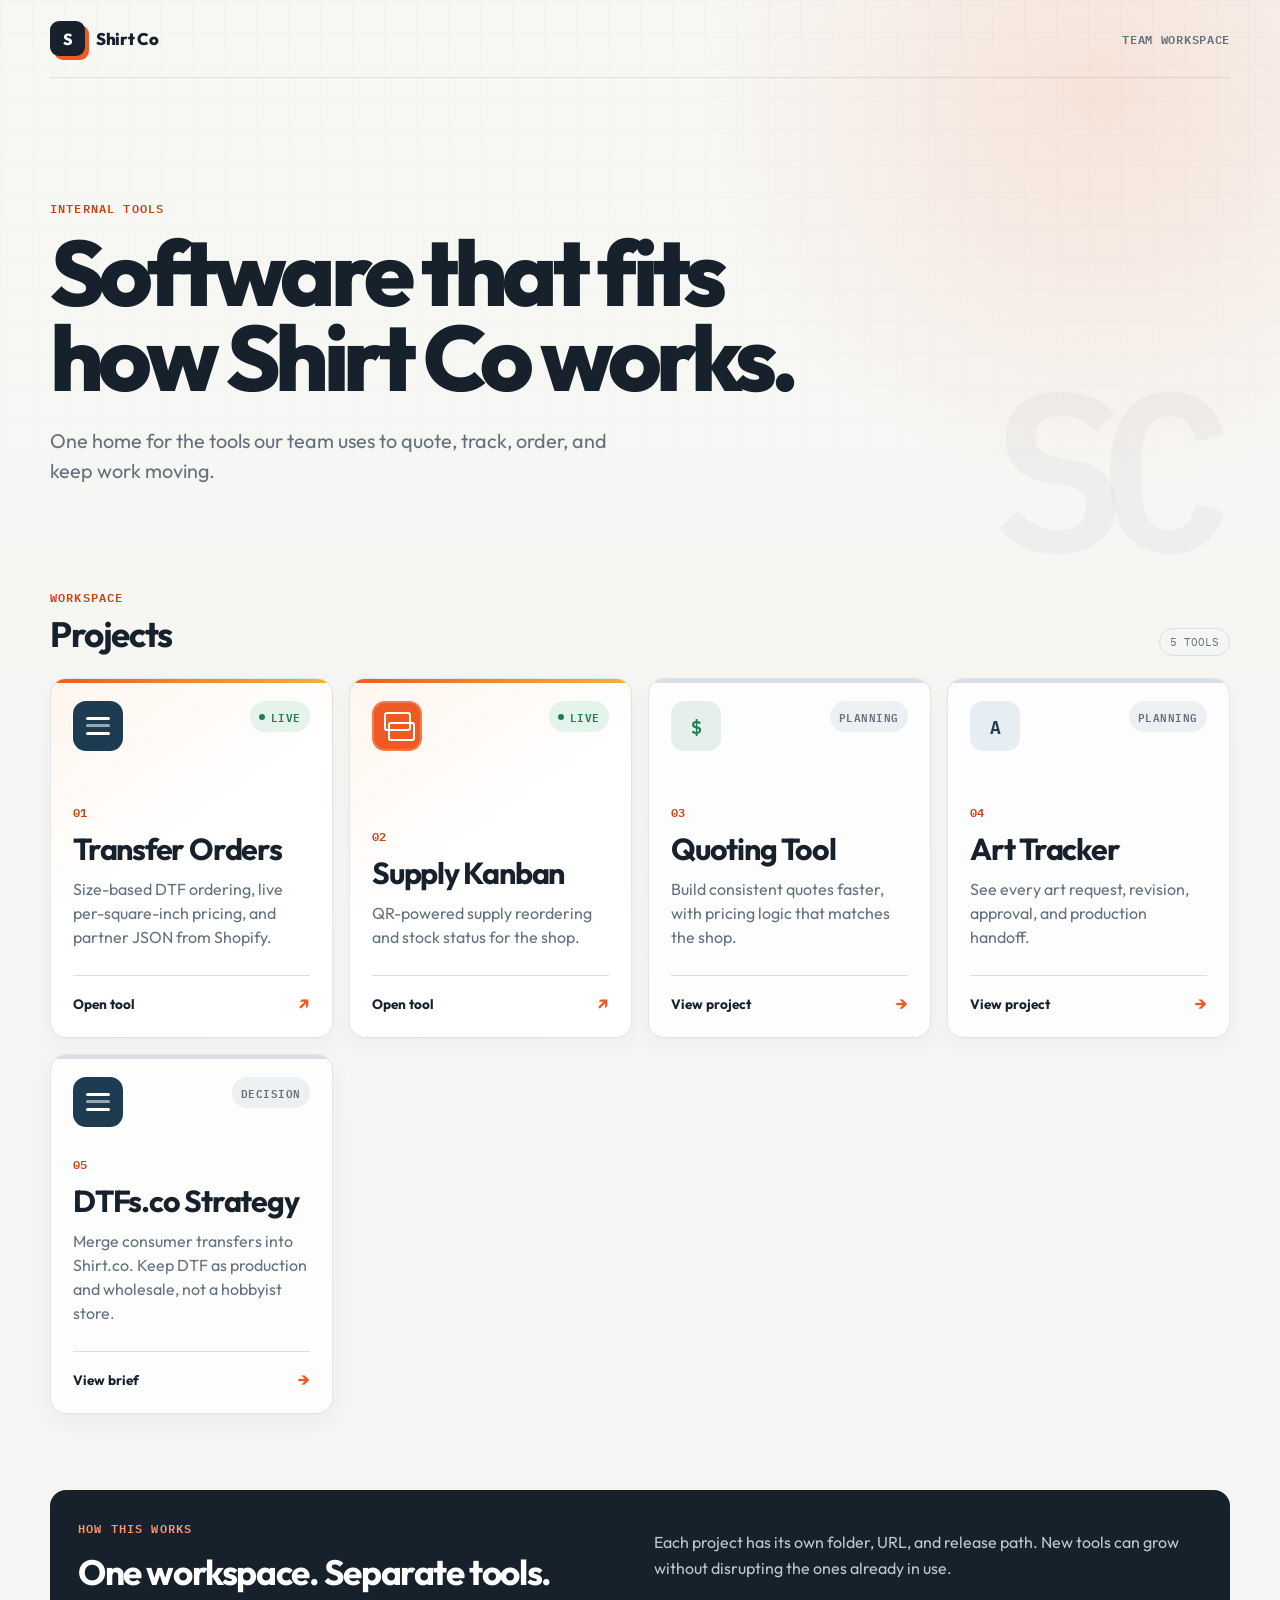
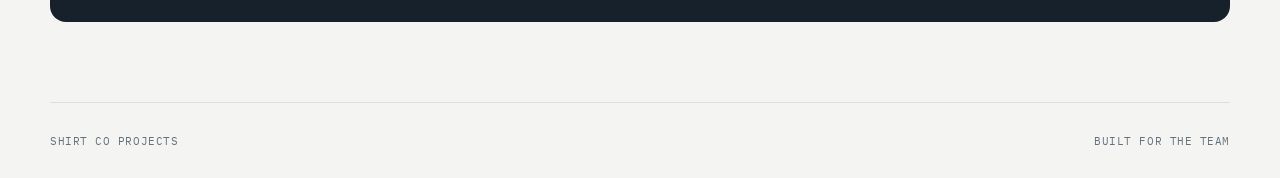
==== index.html @ d8e858c2 "Add DTFs.co strategy brief: merge consumer transfers into Shirt.co Documents competitor research and" ====
<!doctype html>
<html lang="en">
  <head>
    <meta charset="utf-8">
    <meta name="viewport" content="width=device-width, initial-scale=1">
    <meta name="description" content="Shirt Co's home for internal tools and operations software.">
    <title>Shirt Co Projects</title>
    <link rel="preconnect" href="https://fonts.googleapis.com">
    <link rel="preconnect" href="https://fonts.gstatic.com" crossorigin>
    <link href="https://fonts.googleapis.com/css2?family=IBM+Plex+Mono:wght@500;600&family=Outfit:wght@400;500;600;700;800&display=swap" rel="stylesheet">
    <link rel="stylesheet" href="hub.css">
  </head>
  <body>
    <header class="site-header">
      <a class="brand" href="./" aria-label="Shirt Co projects home">
        <span class="brand-mark">S</span>
        <span>Shirt Co</span>
      </a>
      <span class="workspace-label">Team workspace</span>
    </header>

    <main>
      <section class="hero">
        <p class="eyebrow">Internal tools</p>
        <h1>Software that fits<br>how Shirt Co works.</h1>
        <p class="hero-copy">One home for the tools our team uses to quote, track, order, and keep work moving.</p>
      </section>

      <section class="projects" aria-labelledby="projects-title">
        <div class="section-heading">
          <div>
            <p class="eyebrow">Workspace</p>
            <h2 id="projects-title">Projects</h2>
          </div>
          <span class="project-count">5 tools</span>
        </div>

        <div class="project-grid">
          <a class="project-card live" href="transfers/">
            <div class="card-top">
              <span class="project-icon transfer-icon" aria-hidden="true"></span>
              <span class="status live-status"><i></i> Live</span>
            </div>
            <div class="card-body">
              <p class="project-number">01</p>
              <h3>Transfer Orders</h3>
              <p>Size-based DTF ordering, live per-square-inch pricing, and partner JSON from Shopify.</p>
            </div>
            <span class="open-project">Open tool <b aria-hidden="true">↗</b></span>
          </a>

          <a class="project-card live" href="supplies/">
            <div class="card-top">
              <span class="project-icon supply-icon" aria-hidden="true"></span>
              <span class="status live-status"><i></i> Live</span>
            </div>
            <div class="card-body">
              <p class="project-number">02</p>
              <h3>Supply Kanban</h3>
              <p>QR-powered supply reordering and stock status for the shop.</p>
            </div>
            <span class="open-project">Open tool <b aria-hidden="true">↗</b></span>
          </a>

          <a class="project-card planned" href="quotes/">
            <div class="card-top">
              <span class="project-icon quote-icon" aria-hidden="true">$</span>
              <span class="status planned-status">Planning</span>
            </div>
            <div class="card-body">
              <p class="project-number">03</p>
              <h3>Quoting Tool</h3>
              <p>Build consistent quotes faster, with pricing logic that matches the shop.</p>
            </div>
            <span class="open-project">View project <b aria-hidden="true">→</b></span>
          </a>

          <a class="project-card planned" href="art/">
            <div class="card-top">
              <span class="project-icon art-icon" aria-hidden="true">A</span>
              <span class="status planned-status">Planning</span>
            </div>
            <div class="card-body">
              <p class="project-number">04</p>
              <h3>Art Tracker</h3>
              <p>See every art request, revision, approval, and production handoff.</p>
            </div>
            <span class="open-project">View project <b aria-hidden="true">→</b></span>
          </a>

          <a class="project-card planned" href="dtfs-strategy/">
            <div class="card-top">
              <span class="project-icon transfer-icon" aria-hidden="true"></span>
              <span class="status planned-status">Decision</span>
            </div>
            <div class="card-body">
              <p class="project-number">05</p>
              <h3>DTFs.co Strategy</h3>
              <p>Merge consumer transfers into Shirt.co. Keep DTF as production and wholesale, not a hobbyist store.</p>
            </div>
            <span class="open-project">View brief <b aria-hidden="true">→</b></span>
          </a>
        </div>
      </section>

      <section class="workspace-note">
        <div>
          <p class="eyebrow">How this works</p>
          <h2>One workspace. Separate tools.</h2>
        </div>
        <p>Each project has its own folder, URL, and release path. New tools can grow without disrupting the ones already in use.</p>
      </section>
    </main>

    <footer>
      <span>Shirt Co Projects</span>
      <span>Built for the team</span>
    </footer>
    <script>
      function forwardLegacyReorderLink() {
        if (location.hash.startsWith("#/reorder/")) {
          const destination = new URL("supplies/", location.href);
          destination.hash = location.hash;
          location.replace(destination);
        }
      }

      forwardLegacyReorderLink();
      window.addEventListener("hashchange", forwardLegacyReorderLink);
    </script>
  </body>
</html>
---- hub.css ----
:root {
  color-scheme: light;
  --ink: #17212b;
  --muted: #64717d;
  --line: #d8dee3;
  --paper: #f4f5f2;
  --surface: #ffffff;
  --orange: #ef5a24;
  --orange-dark: #c84216;
  --green: #247a52;
  --navy: #1d3c52;
  --yellow: #f1b532;
  --shadow: 0 20px 54px rgba(23, 33, 43, 0.12);
  --font: "Outfit", ui-sans-serif, system-ui, sans-serif;
  --mono: "IBM Plex Mono", ui-monospace, monospace;
}

* {
  box-sizing: border-box;
}

html {
  scroll-behavior: smooth;
}

body {
  margin: 0;
  min-height: 100vh;
  color: var(--ink);
  background:
    radial-gradient(circle at 86% 5%, rgba(239, 90, 36, 0.13), transparent 25rem),
    linear-gradient(180deg, #f7f7f4 0%, var(--paper) 100%);
  font-family: var(--font);
}

body::before {
  content: "";
  position: fixed;
  inset: 0;
  z-index: -1;
  pointer-events: none;
  opacity: 0.5;
  background-image:
    linear-gradient(rgba(23, 33, 43, 0.03) 1px, transparent 1px),
    linear-gradient(90deg, rgba(23, 33, 43, 0.03) 1px, transparent 1px);
  background-size: 32px 32px;
  mask-image: linear-gradient(to bottom, #000, transparent 80%);
}

a {
  color: inherit;
  text-decoration: none;
}

.site-header {
  width: min(1180px, calc(100% - 40px));
  margin: 0 auto;
  min-height: 78px;
  display: flex;
  align-items: center;
  justify-content: space-between;
  border-bottom: 1px solid rgba(23, 33, 43, 0.1);
}

.brand {
  display: inline-flex;
  align-items: center;
  gap: 11px;
  font-size: 1.05rem;
  font-weight: 800;
  letter-spacing: -0.02em;
}

.brand-mark {
  width: 35px;
  height: 35px;
  display: grid;
  place-items: center;
  border-radius: 9px;
  background: var(--ink);
  color: #fff;
  font-size: 1rem;
  box-shadow: 4px 4px 0 var(--orange);
}

.workspace-label {
  color: var(--muted);
  font-family: var(--mono);
  font-size: 0.72rem;
  font-weight: 600;
  letter-spacing: 0.06em;
  text-transform: uppercase;
}

main {
  width: min(1180px, calc(100% - 40px));
  margin: 0 auto;
}

.hero {
  padding: clamp(64px, 10vw, 120px) 0 clamp(66px, 8vw, 100px);
  position: relative;
}

.hero::after {
  content: "SC";
  position: absolute;
  right: 2%;
  bottom: 8%;
  color: rgba(23, 33, 43, 0.035);
  font-family: var(--mono);
  font-size: clamp(7rem, 18vw, 14rem);
  font-weight: 600;
  line-height: 0.75;
  letter-spacing: -0.12em;
  pointer-events: none;
}

.eyebrow {
  margin: 0 0 12px;
  color: var(--orange-dark);
  font-family: var(--mono);
  font-size: 0.72rem;
  font-weight: 600;
  letter-spacing: 0.1em;
  text-transform: uppercase;
}

.hero h1 {
  position: relative;
  z-index: 1;
  max-width: 880px;
  margin: 0;
  font-size: clamp(3rem, 7.2vw, 6.1rem);
  font-weight: 800;
  letter-spacing: -0.06em;
  line-height: 0.92;
}

.hero-copy {
  position: relative;
  z-index: 1;
  max-width: 600px;
  margin: 26px 0 0;
  color: var(--muted);
  font-size: clamp(1rem, 2vw, 1.24rem);
  line-height: 1.55;
}

.projects {
  padding: 0 0 76px;
}

.section-heading {
  display: flex;
  align-items: flex-end;
  justify-content: space-between;
  gap: 20px;
  margin-bottom: 22px;
}

.section-heading .eyebrow {
  margin-bottom: 5px;
}

.section-heading h2,
.workspace-note h2 {
  margin: 0;
  font-size: clamp(1.65rem, 3vw, 2.2rem);
  letter-spacing: -0.04em;
}

.project-count {
  padding: 6px 10px;
  border: 1px solid var(--line);
  border-radius: 999px;
  color: var(--muted);
  font-family: var(--mono);
  font-size: 0.7rem;
  text-transform: uppercase;
}

.project-grid {
  display: grid;
  grid-template-columns: repeat(auto-fit, minmax(250px, 1fr));
  gap: 16px;
}

.project-card {
  min-height: 360px;
  padding: 22px;
  display: flex;
  flex-direction: column;
  border: 1px solid rgba(23, 33, 43, 0.11);
  border-radius: 16px;
  background: rgba(255, 255, 255, 0.78);
  box-shadow: 0 6px 22px rgba(23, 33, 43, 0.04);
  overflow: hidden;
  position: relative;
  transition: transform 180ms ease, box-shadow 180ms ease, border-color 180ms ease;
}

.project-card::before {
  content: "";
  position: absolute;
  inset: 0 0 auto;
  height: 4px;
  background: var(--line);
}

.project-card.live::before {
  background: linear-gradient(90deg, var(--orange), var(--yellow));
}

.project-card:hover {
  transform: translateY(-5px);
  border-color: rgba(23, 33, 43, 0.22);
  box-shadow: var(--shadow);
}

.project-card.live {
  background:
    linear-gradient(145deg, rgba(255, 244, 235, 0.9), transparent 46%),
    var(--surface);
}

.card-top {
  display: flex;
  align-items: flex-start;
  justify-content: space-between;
  gap: 16px;
}

.project-icon {
  width: 50px;
  height: 50px;
  display: grid;
  place-items: center;
  border-radius: 13px;
  background: #edf0f2;
  color: var(--navy);
  font-family: var(--mono);
  font-size: 1.1rem;
  font-weight: 600;
}

.supply-icon {
  background: var(--orange);
  box-shadow: inset 0 0 0 2px rgba(255, 255, 255, 0.2);
  position: relative;
}

.supply-icon::before,
.supply-icon::after {
  content: "";
  position: absolute;
  border: 2px solid #fff;
  border-radius: 3px;
}

.supply-icon::before {
  width: 23px;
  height: 15px;
  top: 11px;
}

.supply-icon::after {
  width: 23px;
  height: 15px;
  bottom: 10px;
  left: 16px;
}

.transfer-icon {
  background: var(--navy);
  position: relative;
}

.transfer-icon::before,
.transfer-icon::after {
  content: "";
  position: absolute;
  left: 13px;
  right: 13px;
  height: 3px;
  border-radius: 2px;
  background: #fff;
}

.transfer-icon::before { top: 16px; }
.transfer-icon::after { bottom: 16px; box-shadow: 0 -8px 0 rgba(255, 255, 255, 0.55); }

.quote-icon {
  background: #e6f0eb;
  color: var(--green);
}

.art-icon {
  background: #e7eef3;
  color: var(--navy);
}

.status {
  padding: 6px 9px;
  border-radius: 999px;
  font-family: var(--mono);
  font-size: 0.66rem;
  font-weight: 600;
  letter-spacing: 0.05em;
  text-transform: uppercase;
}

.live-status {
  display: inline-flex;
  align-items: center;
  gap: 6px;
  background: #e4f3eb;
  color: var(--green);
}

.live-status i {
  width: 6px;
  height: 6px;
  border-radius: 50%;
  background: currentColor;
}

.planned-status {
  background: #edf0f2;
  color: var(--muted);
}

.card-body {
  margin-top: auto;
}

.project-number {
  margin: 0 0 8px;
  color: var(--orange-dark);
  font-family: var(--mono);
  font-size: 0.72rem;
  font-weight: 600;
}

.project-card h3 {
  margin: 0 0 9px;
  font-size: clamp(1.45rem, 3vw, 1.9rem);
  letter-spacing: -0.04em;
}

.project-card p:not(.project-number) {
  margin: 0;
  color: var(--muted);
  line-height: 1.5;
}

.open-project {
  margin-top: 26px;
  padding-top: 16px;
  display: flex;
  align-items: center;
  justify-content: space-between;
  border-top: 1px solid var(--line);
  font-size: 0.85rem;
  font-weight: 700;
}

.open-project b {
  color: var(--orange);
  font-size: 1.1rem;
}

.workspace-note {
  margin-bottom: 80px;
  padding: 28px;
  display: grid;
  grid-template-columns: 1fr 1fr;
  gap: 28px;
  align-items: center;
  border-radius: 16px;
  background: var(--ink);
  color: #fff;
}

.workspace-note .eyebrow {
  color: #ff966f;
}

.workspace-note > p {
  margin: 0;
  color: #bdc7cf;
  line-height: 1.6;
}

footer {
  width: min(1180px, calc(100% - 40px));
  min-height: 76px;
  margin: 0 auto;
  display: flex;
  align-items: center;
  justify-content: space-between;
  border-top: 1px solid rgba(23, 33, 43, 0.1);
  color: var(--muted);
  font-family: var(--mono);
  font-size: 0.68rem;
  letter-spacing: 0.05em;
  text-transform: uppercase;
}

.project-page {
  width: min(820px, calc(100% - 40px));
  margin: 0 auto;
  padding: clamp(56px, 9vw, 100px) 0 80px;
}

.project-page.brief {
  width: min(880px, calc(100% - 40px));
}

.decision {
  margin-top: 36px;
  padding: 26px;
  border: 1px solid #cfe4d8;
  border-radius: 15px;
  background: #f3faf6;
}

.decision p {
  margin: 0;
  color: var(--ink);
  font-size: 1.05rem;
  line-height: 1.55;
}

.planning-panel p,
.planning-panel li {
  line-height: 1.55;
}

.planning-panel p {
  margin: 0 0 14px;
  color: var(--muted);
}

.planning-panel p:last-child {
  margin-bottom: 0;
}

.planning-panel h3 {
  margin: 22px 0 10px;
  font-size: 0.98rem;
}

.planning-panel ol {
  margin: 0;
  padding-left: 1.2rem;
  color: var(--muted);
  display: grid;
  gap: 10px;
}

.planning-panel ol li {
  padding: 4px 0;
  border-bottom: 0;
}

.brief-table {
  width: 100%;
  margin: 8px 0 4px;
  border-collapse: collapse;
  font-size: 0.92rem;
}

.brief-table th,
.brief-table td {
  padding: 10px 8px;
  border-bottom: 1px solid var(--line);
  text-align: left;
  vertical-align: top;
}

.brief-table th {
  color: var(--ink);
  font-size: 0.78rem;
  letter-spacing: 0.04em;
  text-transform: uppercase;
}

.brief-table td {
  color: var(--muted);
}

.source-list a {
  color: var(--navy);
  text-decoration: underline;
  text-underline-offset: 2px;
}

.back-link {
  display: inline-flex;
  align-items: center;
  gap: 8px;
  margin-bottom: 46px;
  color: var(--muted);
  font-size: 0.86rem;
  font-weight: 700;
}

.back-link:hover {
  color: var(--ink);
}

.project-page h1 {
  margin: 0 0 18px;
  font-size: clamp(2.7rem, 7vw, 5.2rem);
  letter-spacing: -0.055em;
  line-height: 0.96;
}

.project-page .lede {
  max-width: 620px;
  margin: 0;
  color: var(--muted);
  font-size: clamp(1.05rem, 2.2vw, 1.25rem);
  line-height: 1.55;
}

.planning-panel {
  margin-top: 46px;
  padding: 25px;
  border: 1px solid var(--line);
  border-radius: 15px;
  background: var(--surface);
}

.planning-panel h2 {
  margin: 0 0 15px;
  font-size: 1.15rem;
}

.planning-panel ul {
  margin: 0;
  padding: 0;
  display: grid;
  gap: 10px;
  list-style: none;
}

.planning-panel li {
  padding: 11px 0;
  border-bottom: 1px solid var(--line);
  color: var(--muted);
}

.planning-panel li:last-child {
  border-bottom: 0;
}

@media (max-width: 800px) {
  .project-card {
    min-height: 310px;
  }

  .workspace-note {
    grid-template-columns: 1fr;
  }
}

@media (max-width: 520px) {
  .site-header,
  main,
  footer {
    width: min(100% - 28px, 1180px);
  }

  .hero {
    padding-top: 56px;
  }

  .hero::after {
    display: none;
  }

  .workspace-label {
    display: none;
  }

  footer {
    align-items: flex-start;
    flex-direction: column;
    justify-content: center;
    gap: 5px;
  }
}

@media (prefers-reduced-motion: reduce) {
  *,
  *::before,
  *::after {
    scroll-behavior: auto !important;
    transition: none !important;
  }
}
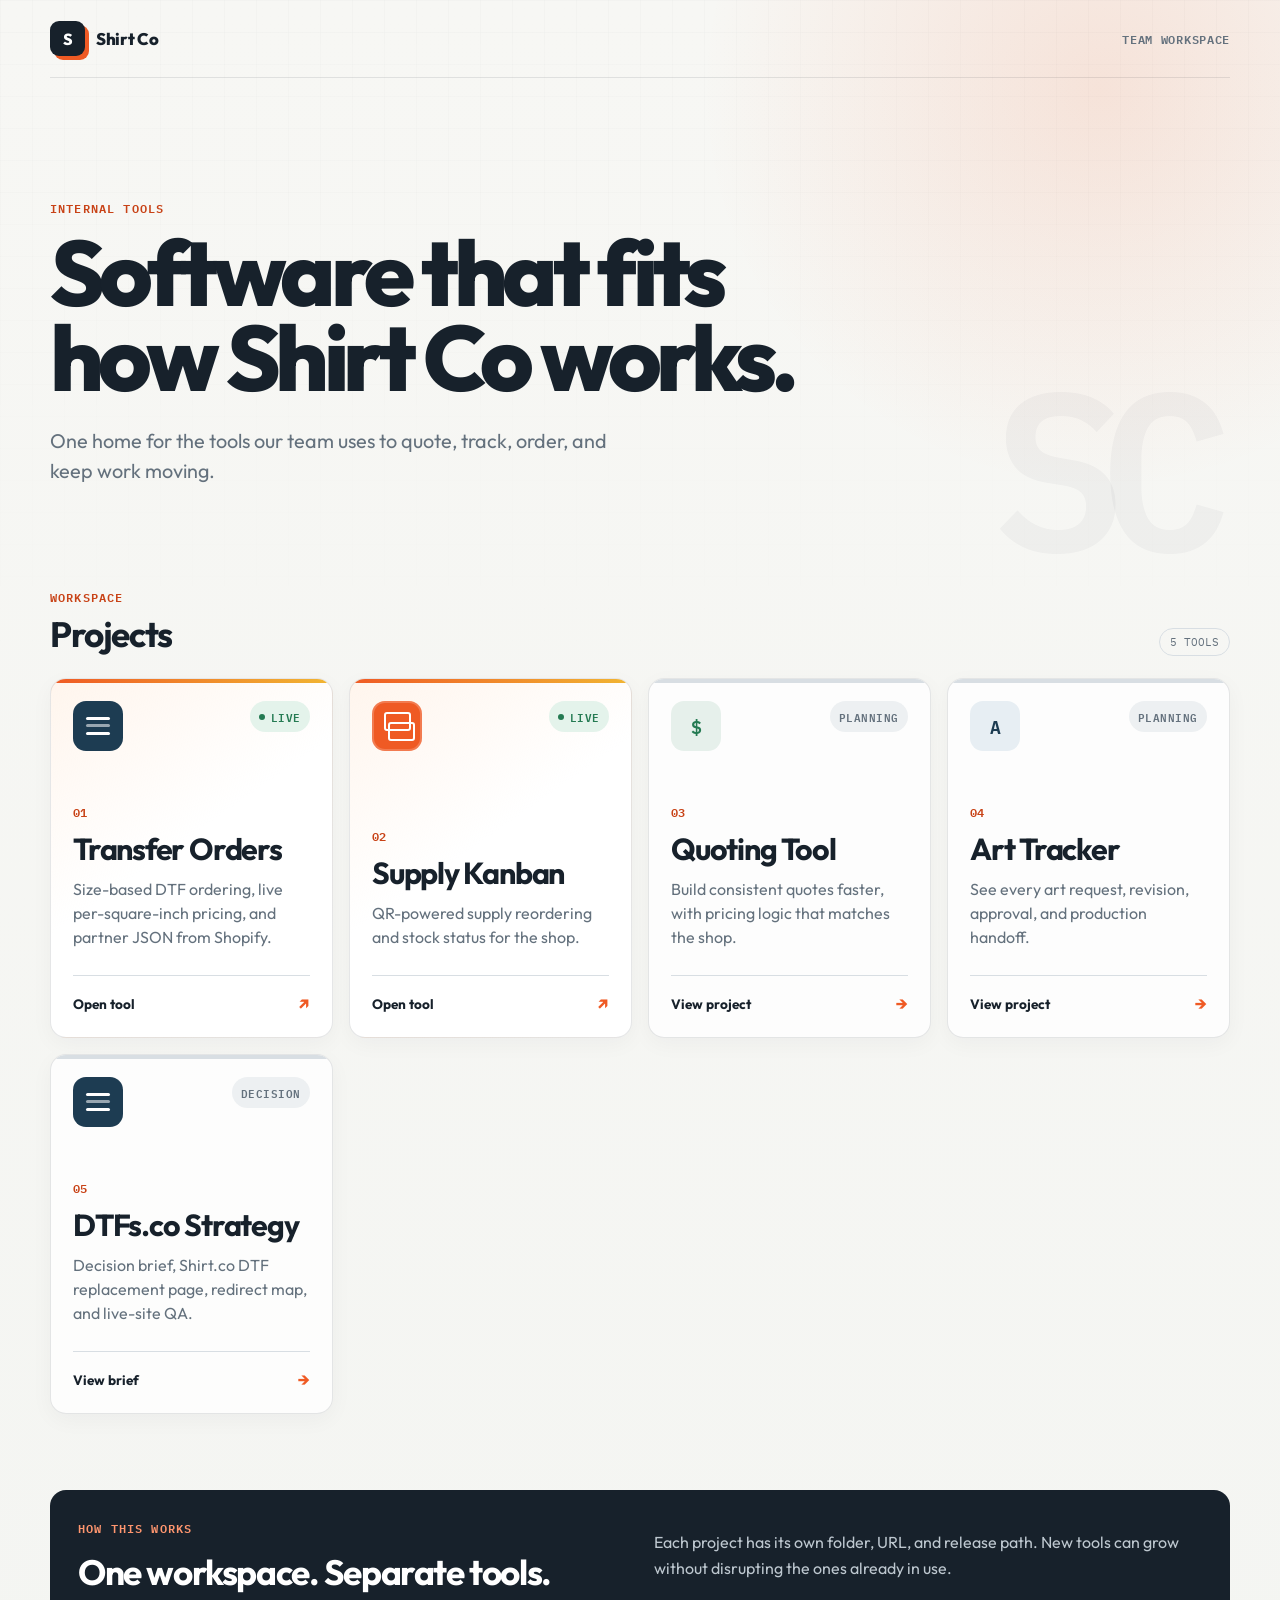
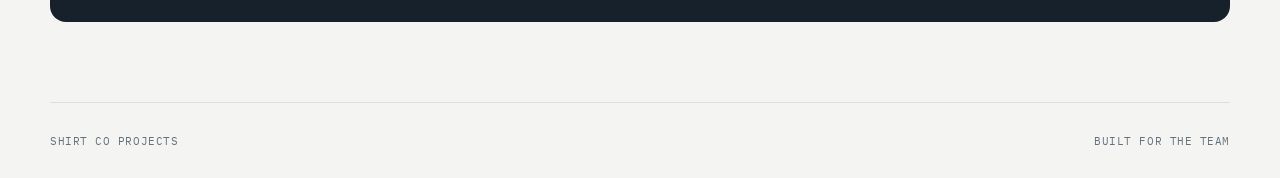
==== commit 6bd784ca: "Add Shirt.co DTF replacement page, redirects, and live-site QA Shirts-first DTF landing page to repl" ====
--- a/index.html
+++ b/index.html
@@ -96,7 +96,7 @@
             <div class="card-body">
               <p class="project-number">05</p>
               <h3>DTFs.co Strategy</h3>
-              <p>Merge consumer transfers into Shirt.co. Keep DTF as production and wholesale, not a hobbyist store.</p>
+              <p>Decision brief, Shirt.co DTF replacement page, redirect map, and live-site QA.</p>
             </div>
             <span class="open-project">View brief <b aria-hidden="true">→</b></span>
           </a>
